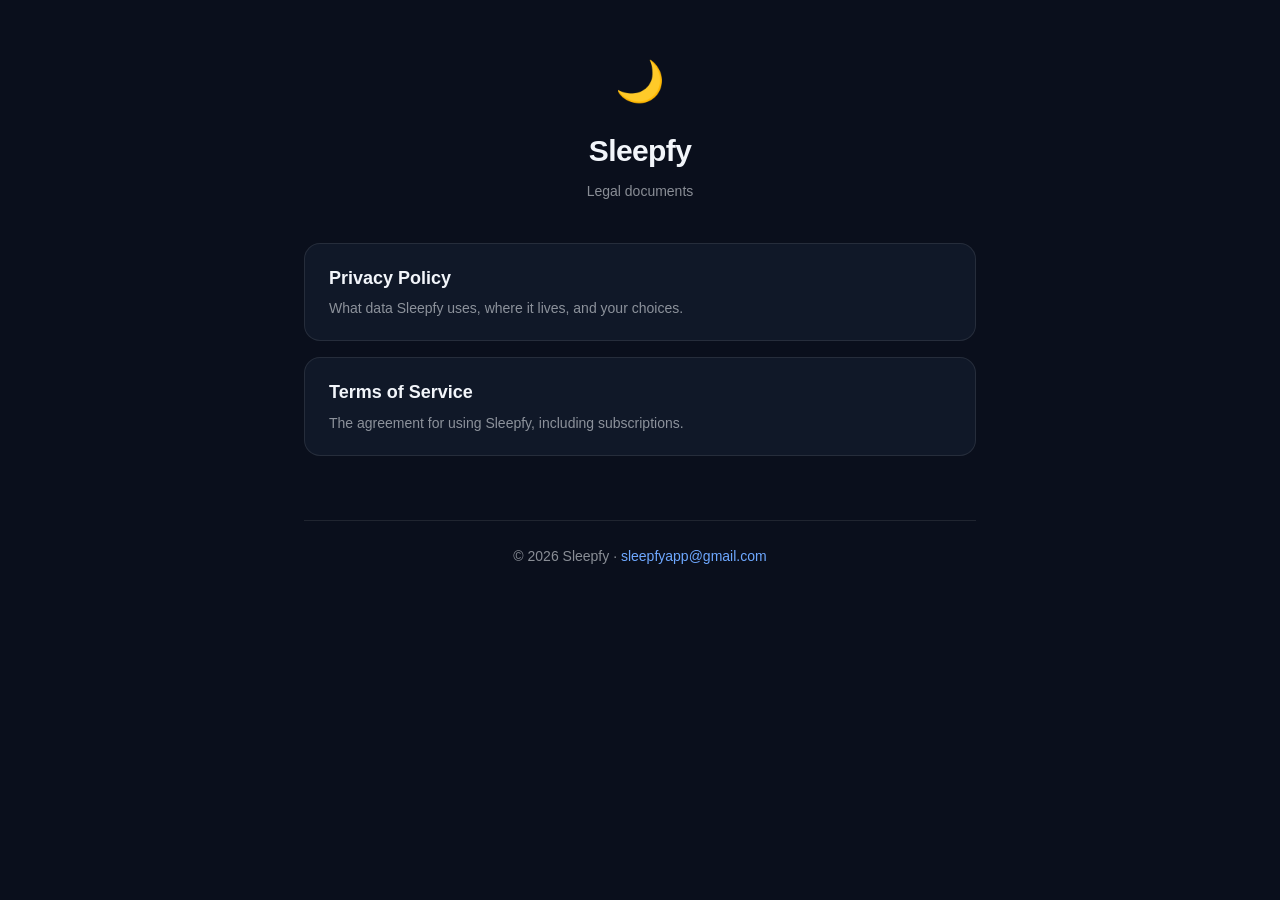
==== index.html @ c5b1f276 "Sleepfy legal pages: privacy policy and terms of service" ====
<!DOCTYPE html>
<html lang="en">
<head>
<meta charset="utf-8">
<meta name="viewport" content="width=device-width, initial-scale=1">
<title>Sleepfy — Legal</title>
<link rel="stylesheet" href="style.css">
</head>
<body>
<main>
<header class="site">
  <div class="moon">🌙</div>
  <h1>Sleepfy</h1>
  <p class="updated">Legal documents</p>
</header>

<div class="index-links">
  <a href="privacy.html">Privacy Policy
    <span>What data Sleepfy uses, where it lives, and your choices.</span>
  </a>
  <a href="terms.html">Terms of Service
    <span>The agreement for using Sleepfy, including subscriptions.</span>
  </a>
</div>

<footer>© 2026 Sleepfy · <a href="mailto:sleepfyapp@gmail.com">sleepfyapp@gmail.com</a></footer>
</main>
</body>
</html>
---- style.css ----
:root {
  --bg: #0a0f1c;
  --card: #101828;
  --text: #f2f5fa;
  --text-soft: rgba(242, 245, 250, 0.72);
  --text-muted: rgba(242, 245, 250, 0.55);
  --accent: #6ea8ff;
  --border: rgba(255, 255, 255, 0.09);
}

* { box-sizing: border-box; }

body {
  margin: 0;
  background: var(--bg);
  color: var(--text);
  font-family: -apple-system, BlinkMacSystemFont, "SF Pro Text", "Segoe UI", Roboto, sans-serif;
  line-height: 1.65;
  -webkit-font-smoothing: antialiased;
}

main {
  max-width: 720px;
  margin: 0 auto;
  padding: 48px 24px 96px;
}

header.site {
  text-align: center;
  margin-bottom: 40px;
}

header.site .moon { font-size: 40px; }

header.site h1 {
  font-size: 30px;
  margin: 12px 0 4px;
  letter-spacing: -0.02em;
}

header.site p.updated {
  color: var(--text-muted);
  font-size: 14px;
  margin: 0;
}

h2 {
  font-size: 20px;
  margin: 40px 0 12px;
  letter-spacing: -0.01em;
}

p, li { color: var(--text-soft); font-size: 16px; }

strong { color: var(--text); }

a { color: var(--accent); text-decoration: none; }
a:hover { text-decoration: underline; }

.card {
  background: var(--card);
  border: 1px solid var(--border);
  border-radius: 16px;
  padding: 20px 24px;
  margin: 24px 0;
}

.card p { margin: 6px 0; }

footer {
  margin-top: 64px;
  padding-top: 24px;
  border-top: 1px solid var(--border);
  color: var(--text-muted);
  font-size: 14px;
  text-align: center;
}

nav.back { margin-bottom: 24px; font-size: 14px; }

ul { padding-left: 22px; }
li { margin: 6px 0; }

.index-links { display: flex; flex-direction: column; gap: 16px; margin-top: 32px; }

.index-links a {
  display: block;
  background: var(--card);
  border: 1px solid var(--border);
  border-radius: 16px;
  padding: 20px 24px;
  font-size: 18px;
  font-weight: 600;
  color: var(--text);
}

.index-links a span { display: block; font-size: 14px; font-weight: 400; color: var(--text-muted); margin-top: 4px; }

.index-links a:hover { border-color: var(--accent); text-decoration: none; }
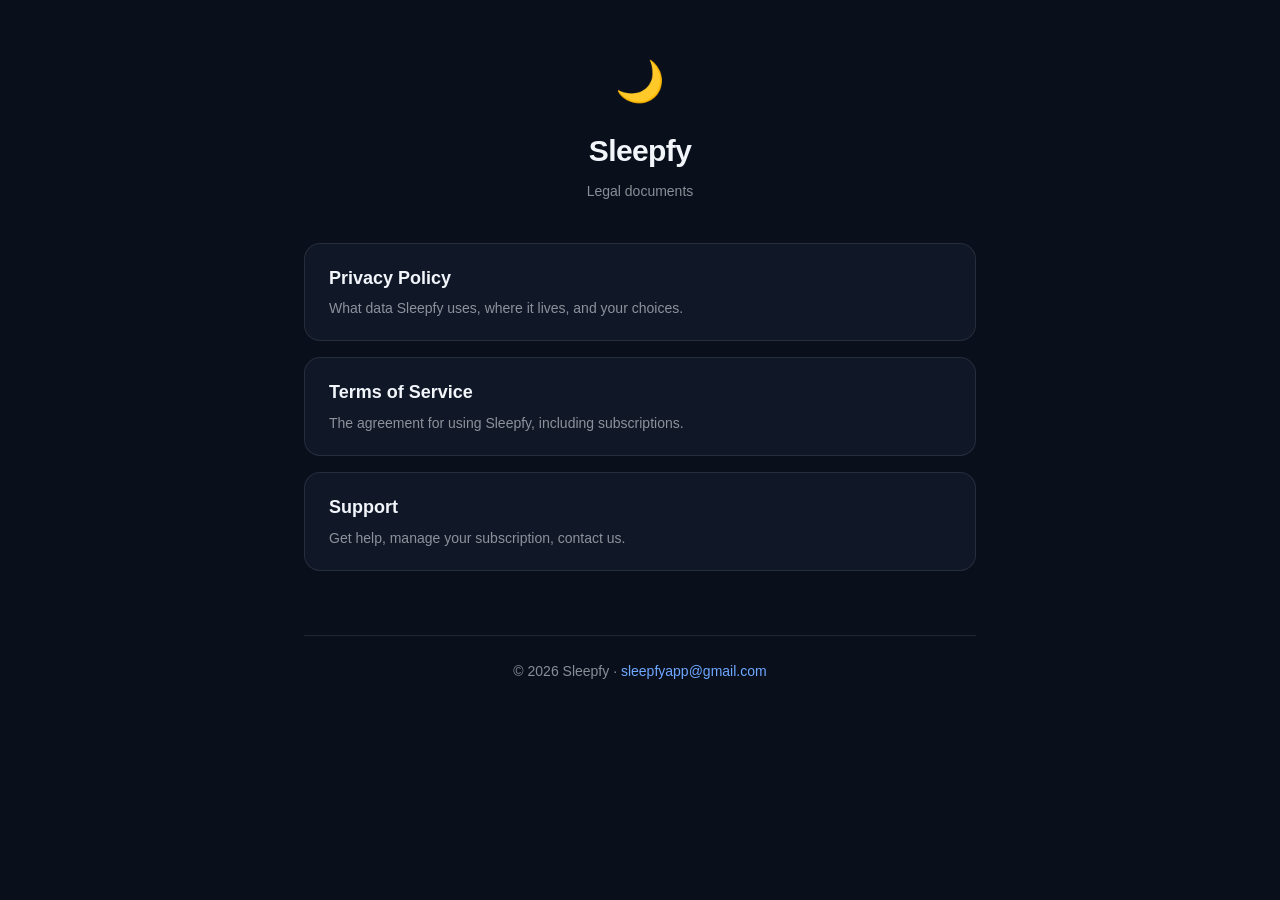
==== commit a62cbdd2: "Add support page (contact + FAQ), link from index" ====
--- a/index.html
+++ b/index.html
@@ -21,6 +21,9 @@
   <a href="terms.html">Terms of Service
     <span>The agreement for using Sleepfy, including subscriptions.</span>
   </a>
+  <a href="support.html">Support
+    <span>Get help, manage your subscription, contact us.</span>
+  </a>
 </div>
 
 <footer>© 2026 Sleepfy · <a href="mailto:sleepfyapp@gmail.com">sleepfyapp@gmail.com</a></footer>
